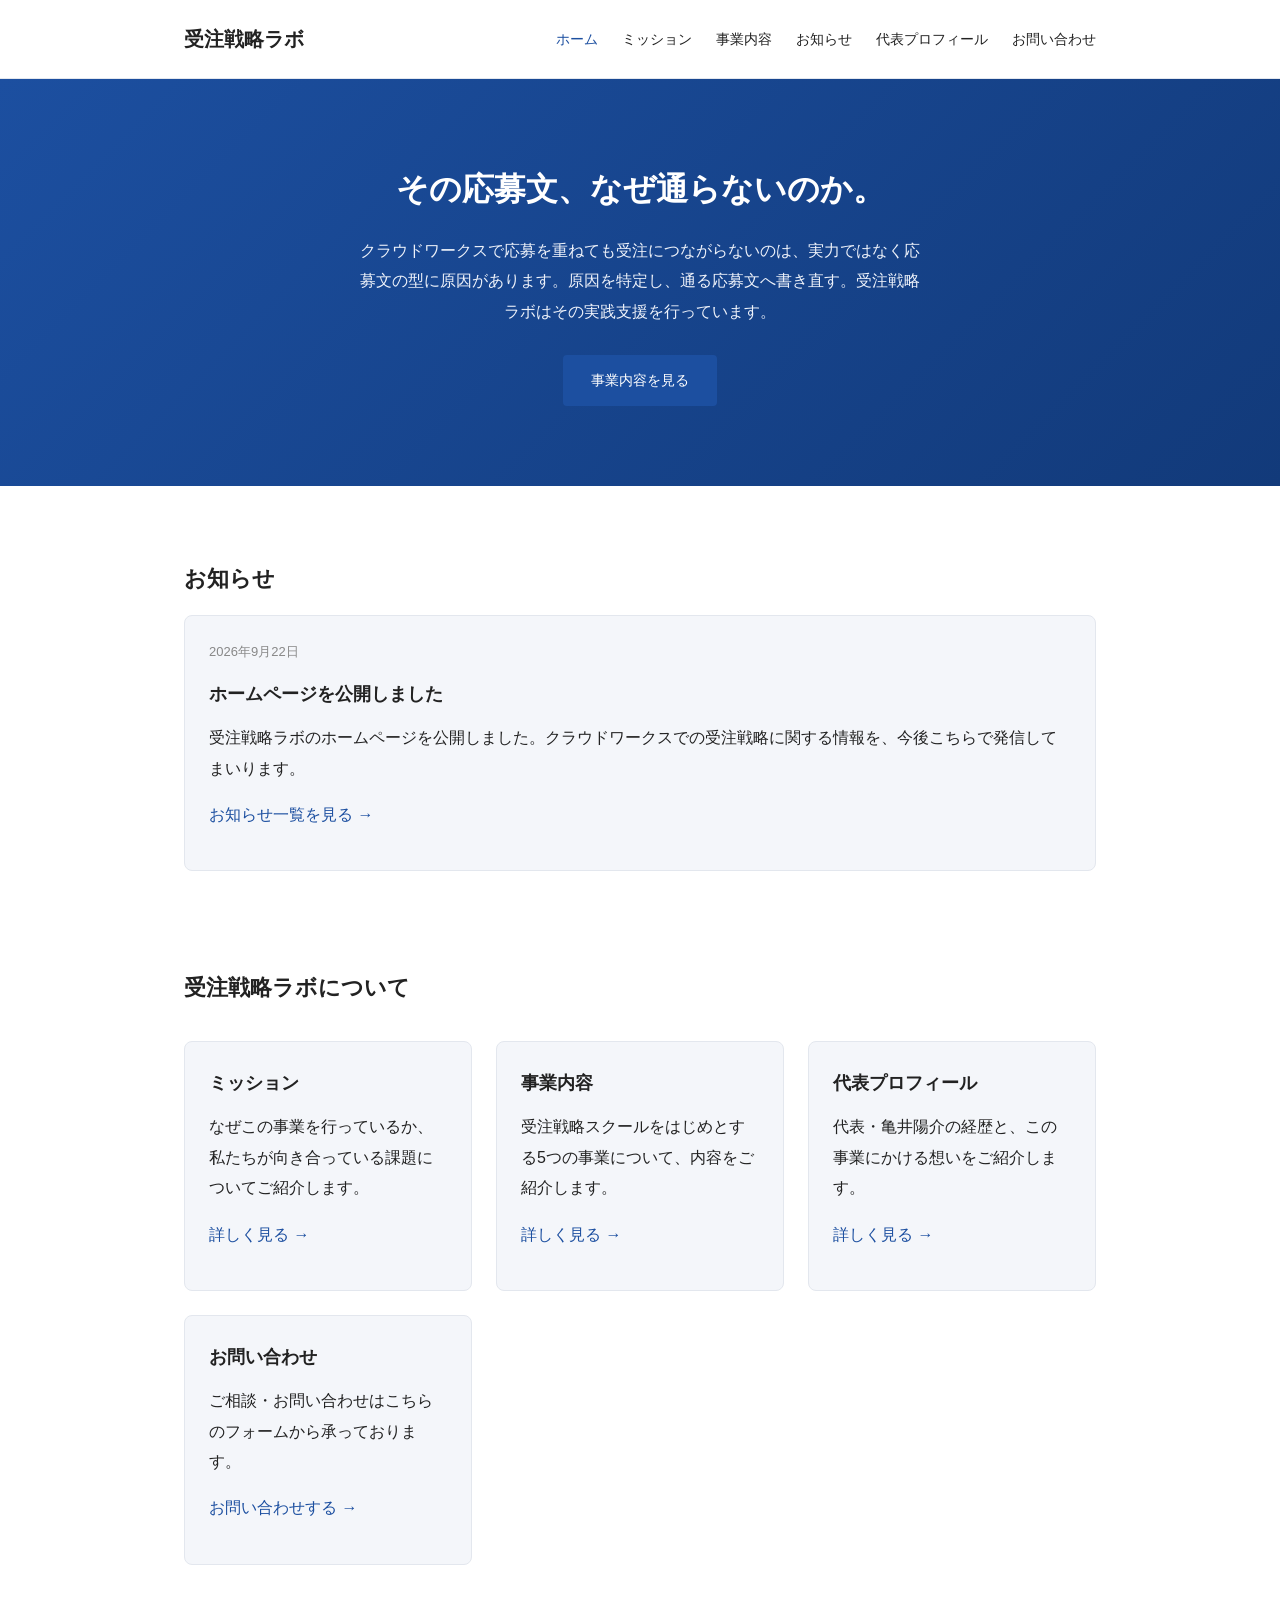
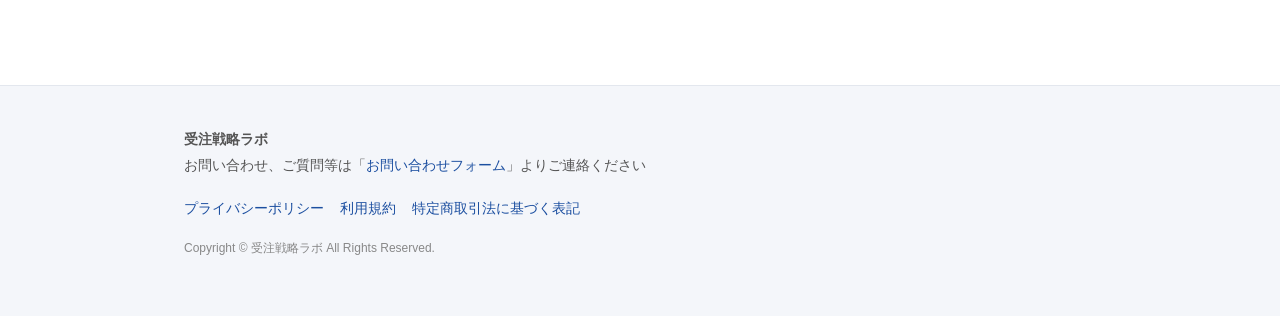
==== index.html @ 92c790e2 "受注戦略ラボ HPを初回コミット Univerpay加盟店審査用の企業サイト（9ページ構成）。design.md/plan.mdは内部資料のため除外。  Co-Authored-By: Claude " ====
<!DOCTYPE html>
<html lang="ja">
<head>
<meta charset="UTF-8">
<meta name="viewport" content="width=device-width, initial-scale=1">
<title>受注戦略ラボ｜クラウドワークス受注戦略スクール</title>
<meta name="description" content="クラウドワークスで応募しても受注につながらない方へ。応募文の原因診断から書き直しまで支援する受注戦略ラボの公式サイトです。">
<link rel="stylesheet" href="style.css">
</head>
<body>

<header class="site-header">
  <div class="container">
    <div class="logo">受注戦略ラボ</div>
    <nav class="main-nav">
      <ul>
        <li><a href="index.html" class="active">ホーム</a></li>
        <li><a href="mission.html">ミッション</a></li>
        <li><a href="service.html">事業内容</a></li>
        <li><a href="news.html">お知らせ</a></li>
        <li><a href="profile.html">代表プロフィール</a></li>
        <li><a href="contact.html">お問い合わせ</a></li>
      </ul>
    </nav>
  </div>
</header>

<main>

  <section class="hero">
    <div class="container">
      <h1>その応募文、なぜ通らないのか。</h1>
      <p>クラウドワークスで応募を重ねても受注につながらないのは、実力ではなく応募文の型に原因があります。原因を特定し、通る応募文へ書き直す。受注戦略ラボはその実践支援を行っています。</p>
      <a href="service.html" class="btn">事業内容を見る</a>
    </div>
  </section>

  <section class="section">
    <div class="container">
      <h2>お知らせ</h2>
      <div class="card">
        <div class="meta">2026年9月22日</div>
        <h3>ホームページを公開しました</h3>
        <p>受注戦略ラボのホームページを公開しました。クラウドワークスでの受注戦略に関する情報を、今後こちらで発信してまいります。</p>
        <p><a href="news.html">お知らせ一覧を見る &rarr;</a></p>
      </div>
    </div>
  </section>

  <section class="section">
    <div class="container">
      <h2>受注戦略ラボについて</h2>
      <div class="card-grid">
        <div class="card">
          <h3>ミッション</h3>
          <p>なぜこの事業を行っているか、私たちが向き合っている課題についてご紹介します。</p>
          <p><a href="mission.html">詳しく見る &rarr;</a></p>
        </div>
        <div class="card">
          <h3>事業内容</h3>
          <p>受注戦略スクールをはじめとする5つの事業について、内容をご紹介します。</p>
          <p><a href="service.html">詳しく見る &rarr;</a></p>
        </div>
        <div class="card">
          <h3>代表プロフィール</h3>
          <p>代表・亀井陽介の経歴と、この事業にかける想いをご紹介します。</p>
          <p><a href="profile.html">詳しく見る &rarr;</a></p>
        </div>
        <div class="card">
          <h3>お問い合わせ</h3>
          <p>ご相談・お問い合わせはこちらのフォームから承っております。</p>
          <p><a href="contact.html">お問い合わせする &rarr;</a></p>
        </div>
      </div>
    </div>
  </section>

</main>

<footer class="site-footer">
  <div class="container">
    <strong>受注戦略ラボ</strong>
    <p>お問い合わせ、ご質問等は「<a href="contact.html">お問い合わせフォーム</a>」よりご連絡ください</p>
    <ul class="footer-links">
      <li><a href="privacy.html">プライバシーポリシー</a></li>
      <li><a href="terms.html">利用規約</a></li>
      <li><a href="law.html">特定商取引法に基づく表記</a></li>
    </ul>
    <p class="copyright">Copyright &copy; 受注戦略ラボ All Rights Reserved.</p>
  </div>
</footer>

</body>
</html>
---- style.css ----
:root {
  --bg: #ffffff;
  --text: #222222;
  --accent: #1c4fa0;
  --sub-bg: #f4f6fa;
  --border: #e3e7ee;
  --max-width: 960px;
}

* { box-sizing: border-box; }

body {
  margin: 0;
  font-family: "Noto Sans JP", "Hiragino Sans", "Yu Gothic", sans-serif;
  color: var(--text);
  background: var(--bg);
  line-height: 1.9;
  font-size: 16px;
  overflow-wrap: break-word;
  word-break: normal;
}

img { max-width: 100%; display: block; }
a { color: var(--accent); text-decoration: none; }
a:hover { text-decoration: underline; }

.container {
  max-width: var(--max-width);
  margin: 0 auto;
  padding: 0 24px;
}

.site-header {
  border-bottom: 1px solid var(--border);
  padding: 20px 0;
}

.site-header .container {
  display: flex;
  justify-content: space-between;
  align-items: center;
  flex-wrap: wrap;
  gap: 16px;
}

.logo {
  font-size: 20px;
  font-weight: 700;
  color: var(--text);
}

.main-nav ul {
  list-style: none;
  display: flex;
  flex-wrap: wrap;
  gap: 24px;
  margin: 0;
  padding: 0;
}

.main-nav a {
  color: var(--text);
  font-size: 14px;
}

.main-nav a:hover,
.main-nav a.active {
  color: var(--accent);
}

main {
  min-height: 60vh;
}

.site-footer {
  margin-top: 64px;
  border-top: 1px solid var(--border);
  padding: 40px 0;
  background: var(--sub-bg);
  font-size: 14px;
  color: #555;
}

.footer-links {
  list-style: none;
  display: flex;
  flex-wrap: wrap;
  gap: 16px;
  padding: 0;
  margin: 16px 0;
}

.copyright { margin-top: 16px; font-size: 12px; color: #888; }

h1 { font-size: 28px; margin: 0 0 16px; }
h2 { font-size: 22px; margin: 48px 0 16px; }
h3 { font-size: 18px; margin: 32px 0 12px; }
p { margin: 0 0 16px; }

.breadcrumb {
  font-size: 13px;
  color: #777;
  margin: 24px 0;
}

.breadcrumb a { color: #777; }

.hero {
  background: linear-gradient(135deg, var(--accent), #123a7a);
  color: #fff;
  padding: 80px 0;
  text-align: center;
}

.hero h1 { font-size: 32px; color: #fff; }
.hero p { font-size: 16px; color: #eef2fa; max-width: 560px; margin: 0 auto 28px; }

.card-grid {
  display: grid;
  grid-template-columns: repeat(auto-fit, minmax(260px, 1fr));
  gap: 24px;
  margin: 32px 0;
}

.card {
  border: 1px solid var(--border);
  border-radius: 8px;
  padding: 24px;
  background: var(--sub-bg);
}

.card h3 { margin-top: 0; }
.card .meta { font-size: 13px; color: #888; margin-bottom: 12px; }

.btn {
  display: inline-block;
  background: var(--accent);
  color: #fff;
  padding: 12px 28px;
  border-radius: 4px;
  font-size: 14px;
}
.btn:hover { opacity: 0.9; text-decoration: none; }

.section {
  padding: 24px 0;
}

.lead {
  font-size: 17px;
}

blockquote.catch {
  border: none;
  margin: 32px 0;
  padding: 0;
  font-size: 22px;
  font-weight: 700;
  line-height: 1.7;
  color: var(--accent);
}

table.law-table {
  width: 100%;
  border-collapse: collapse;
  margin: 24px 0;
}
table.law-table th, table.law-table td {
  border: 1px solid var(--border);
  padding: 14px;
  text-align: left;
  font-size: 14px;
  vertical-align: top;
}
table.law-table th {
  background: var(--sub-bg);
  width: 220px;
  white-space: nowrap;
}

.contact-form label {
  display: block;
  font-size: 14px;
  margin: 20px 0 6px;
}
.contact-form input, .contact-form textarea {
  width: 100%;
  padding: 12px;
  border: 1px solid var(--border);
  border-radius: 4px;
  font-size: 15px;
  font-family: inherit;
}
.contact-form textarea { min-height: 140px; }

.legal-body h2 { font-size: 17px; margin: 32px 0 12px; }
.legal-body p { font-size: 15px; }

@media (max-width: 600px) {
  .site-header .container { flex-direction: column; align-items: flex-start; }
  .main-nav ul { gap: 12px 20px; }
  .hero { padding: 56px 0; }
  .hero h1 { font-size: 24px; }
  table.law-table, table.law-table tbody, table.law-table tr, table.law-table th, table.law-table td {
    display: block;
    width: 100%;
  }
  table.law-table th { border-bottom: none; padding-bottom: 4px; }
  table.law-table td { padding-top: 4px; margin-bottom: 12px; }
}
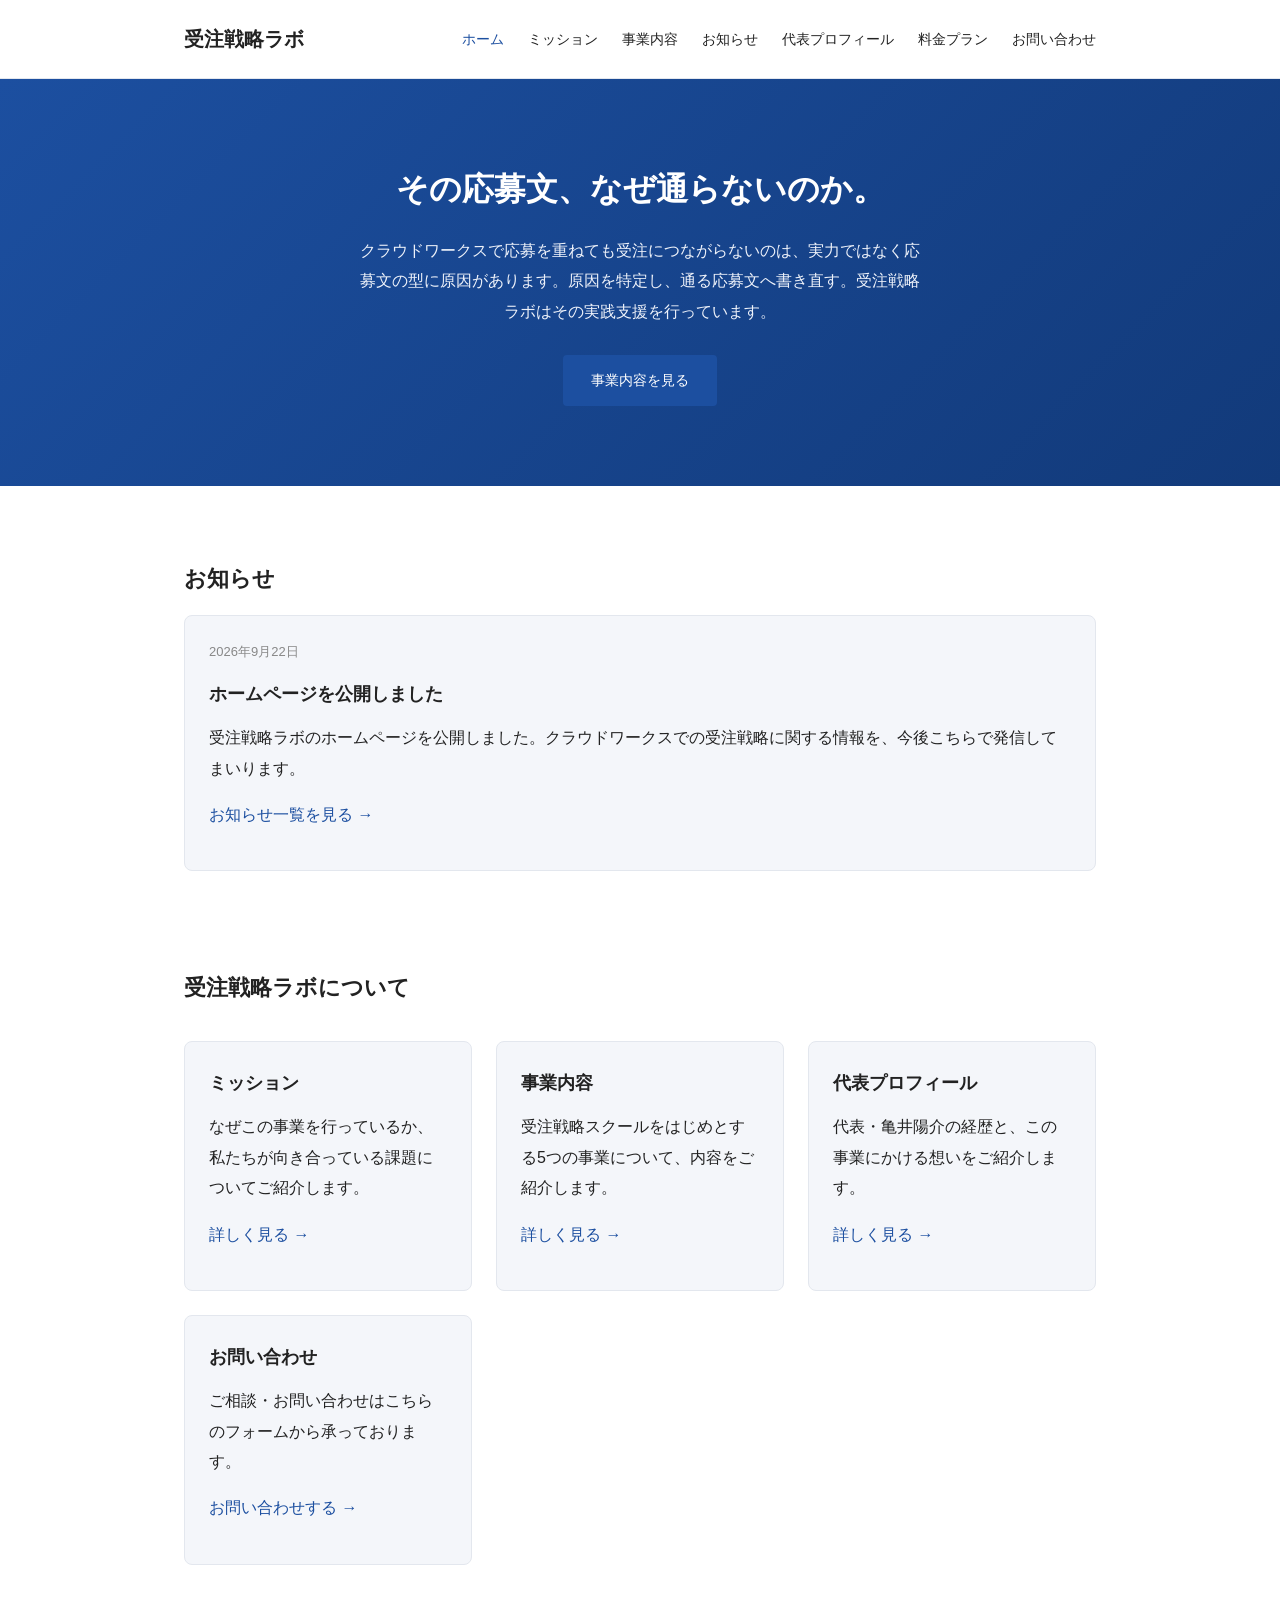
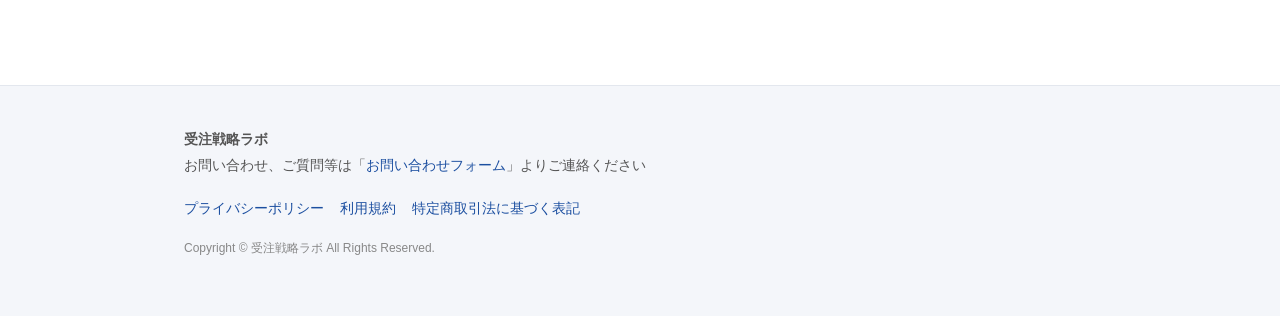
==== commit 64a2bf27: "料金プラン比較表・決済ページ追加と事業者向け表記・所在地の反映 - 4プラン（スタンダード/アドバンス/プレミアム/エグゼクティブ）のマトリクス比較表 plans.html を新設 - 各プランの申込" ====
--- a/index.html
+++ b/index.html
@@ -19,6 +19,7 @@
         <li><a href="service.html">事業内容</a></li>
         <li><a href="news.html">お知らせ</a></li>
         <li><a href="profile.html">代表プロフィール</a></li>
+        <li><a href="plans.html">料金プラン</a></li>
         <li><a href="contact.html">お問い合わせ</a></li>
       </ul>
     </nav>
--- a/style.css
+++ b/style.css
@@ -196,11 +196,276 @@
 .legal-body h2 { font-size: 17px; margin: 32px 0 12px; }
 .legal-body p { font-size: 15px; }
 
+.notice-box {
+  background: var(--sub-bg);
+  border: 1px solid var(--border);
+  border-radius: 8px;
+  padding: 20px 24px;
+  font-size: 15px;
+  margin: 24px 0 32px;
+}
+.notice-box p:last-child { margin-bottom: 0; }
+
+.plan-grid {
+  display: grid;
+  grid-template-columns: repeat(auto-fit, minmax(230px, 1fr));
+  gap: 20px;
+  margin: 32px 0;
+}
+
+.plan-card {
+  border: 1px solid var(--border);
+  border-radius: 8px;
+  padding: 24px;
+  background: #fff;
+  display: flex;
+  flex-direction: column;
+}
+.plan-card.plan-highlight {
+  border: 2px solid var(--accent);
+}
+
+.plan-name {
+  font-size: 18px;
+  font-weight: 700;
+  margin-bottom: 4px;
+}
+
+.plan-badge {
+  display: inline-block;
+  font-size: 12px;
+  background: var(--accent);
+  color: #fff;
+  padding: 2px 10px;
+  border-radius: 999px;
+  margin-bottom: 12px;
+}
+
+.plan-price {
+  font-size: 26px;
+  font-weight: 700;
+  color: var(--accent);
+  margin: 8px 0 2px;
+}
+.plan-price .unit { font-size: 13px; font-weight: 400; color: var(--text); }
+
+.plan-period {
+  font-size: 13px;
+  color: #666;
+  margin-bottom: 16px;
+}
+
+.plan-list {
+  font-size: 14px;
+  padding-left: 18px;
+  margin: 0 0 20px;
+  flex-grow: 1;
+}
+.plan-list li { margin-bottom: 8px; }
+
+.plan-card .btn {
+  text-align: center;
+}
+
+.scroll-hint {
+  display: none;
+  font-size: 12px;
+  color: #777;
+  margin: 24px 0 -20px;
+}
+
+.plan-matrix-wrap {
+  overflow-x: auto;
+  margin: 32px 0 12px;
+  -webkit-overflow-scrolling: touch;
+  border: 1px solid #b9c2ce;
+  border-radius: 8px;
+}
+
+table.plan-matrix {
+  --c-standard: #5b7593;
+  --c-advance: #2f7fc1;
+  --c-premium: #1c4fa0;
+  --c-executive: #1b2740;
+  --bg-standard: #f5f7fa;
+  --bg-advance: #edf5fc;
+  --bg-premium: #e4ecf9;
+  --bg-executive: #e9ebf1;
+  width: 100%;
+  min-width: 900px;
+  border-collapse: separate;
+  border-spacing: 0;
+  font-size: 14px;
+}
+
+table.plan-matrix th, table.plan-matrix td {
+  border-right: 1px solid #b9c2ce;
+  border-bottom: 1px solid #b9c2ce;
+  padding: 12px 10px;
+  text-align: center;
+  vertical-align: middle;
+  line-height: 1.6;
+}
+table.plan-matrix thead th:not(.row-label) {
+  border-right-color: rgba(255,255,255,0.45);
+}
+table.plan-matrix tr > *:last-child { border-right: none; }
+table.plan-matrix tbody tr:last-child > * { border-bottom: none; }
+
+table.plan-matrix .row-label {
+  text-align: left;
+  background: var(--sub-bg);
+  font-weight: 700;
+  white-space: normal;
+  width: 236px;
+  min-width: 236px;
+  max-width: 236px;
+  padding-left: 16px;
+  position: sticky;
+  left: 0;
+  z-index: 2;
+}
+table.plan-matrix .row-sub {
+  display: block;
+  font-size: 12px;
+  font-weight: 400;
+  color: #777;
+  line-height: 1.5;
+  margin-top: 2px;
+}
+
+table.plan-matrix th:not(.row-label),
+table.plan-matrix td:not(.row-label) {
+  min-width: 166px;
+}
+
+table.plan-matrix thead th {
+  color: #fff;
+  font-size: 14px;
+  font-weight: 700;
+  padding: 14px 10px;
+  white-space: nowrap;
+}
+table.plan-matrix thead th.row-label { background: var(--sub-bg); }
+table.plan-matrix thead th.col-standard { background: var(--c-standard); }
+table.plan-matrix thead th.col-advance { background: var(--c-advance); }
+table.plan-matrix thead th.col-premium { background: var(--c-premium); }
+table.plan-matrix thead th.col-executive { background: var(--c-executive); }
+
+table.plan-matrix thead .plan-badge {
+  display: block;
+  width: fit-content;
+  margin: 0 auto 6px;
+  background: #fff;
+  font-size: 11px;
+  padding: 1px 10px;
+}
+table.plan-matrix thead th.col-premium .plan-badge { color: var(--c-premium); }
+table.plan-matrix thead th.col-executive .plan-badge { color: var(--c-executive); }
+
+table.plan-matrix td.col-standard { background: var(--bg-standard); }
+table.plan-matrix td.col-advance { background: var(--bg-advance); }
+table.plan-matrix td.col-premium { background: var(--bg-premium); }
+table.plan-matrix td.col-executive { background: var(--bg-executive); }
+
+table.plan-matrix .price-row td {
+  font-size: 22px;
+  font-weight: 700;
+  padding: 16px 10px;
+}
+table.plan-matrix .price-row td.col-standard { color: var(--c-standard); }
+table.plan-matrix .price-row td.col-advance { color: var(--c-advance); }
+table.plan-matrix .price-row td.col-premium { color: var(--c-premium); }
+table.plan-matrix .price-row td.col-executive { color: var(--c-executive); }
+table.plan-matrix .price-row .price-unit {
+  display: block;
+  font-size: 12px;
+  font-weight: 400;
+  color: var(--text);
+}
+
+table.plan-matrix .mark-yes {
+  display: inline-flex;
+  width: 24px;
+  height: 24px;
+  border-radius: 50%;
+  align-items: center;
+  justify-content: center;
+  color: #fff;
+  font-size: 13px;
+  font-weight: 700;
+  line-height: 1;
+}
+table.plan-matrix td.col-standard .mark-yes { background: var(--c-standard); }
+table.plan-matrix td.col-advance .mark-yes { background: var(--c-advance); }
+table.plan-matrix td.col-premium .mark-yes { background: var(--c-premium); }
+table.plan-matrix td.col-executive .mark-yes { background: var(--c-executive); }
+
+table.plan-matrix .mark-no {
+  color: #aab2bf;
+  font-size: 20px;
+  font-weight: 700;
+  line-height: 1;
+}
+
+table.plan-matrix .cell-note {
+  display: block;
+  font-size: 12px;
+  color: #555;
+  margin-top: 4px;
+}
+
+table.plan-matrix .cell-strong {
+  font-weight: 700;
+}
+
+table.plan-matrix .apply-row td {
+  padding: 16px 10px;
+}
+table.plan-matrix .btn-sm {
+  padding: 9px 16px;
+  font-size: 13px;
+  white-space: nowrap;
+}
+table.plan-matrix td.col-standard .btn-sm { background: var(--c-standard); }
+table.plan-matrix td.col-advance .btn-sm { background: var(--c-advance); }
+table.plan-matrix td.col-premium .btn-sm { background: var(--c-premium); }
+table.plan-matrix td.col-executive .btn-sm { background: var(--c-executive); }
+
+.checkbox-field {
+  display: flex;
+  align-items: flex-start;
+  gap: 10px;
+  margin: 20px 0;
+  font-size: 14px;
+}
+.checkbox-field input[type="checkbox"] {
+  width: auto;
+  margin-top: 3px;
+  flex-shrink: 0;
+}
+
 @media (max-width: 600px) {
   .site-header .container { flex-direction: column; align-items: flex-start; }
   .main-nav ul { gap: 12px 20px; }
   .hero { padding: 56px 0; }
   .hero h1 { font-size: 24px; }
+  .scroll-hint { display: block; }
+  table.plan-matrix { min-width: 700px; }
+  table.plan-matrix .row-label {
+    width: 128px;
+    min-width: 128px;
+    max-width: 128px;
+    padding-left: 12px;
+    font-size: 13px;
+    line-height: 1.5;
+  }
+  table.plan-matrix .row-sub { font-size: 11px; }
+  table.plan-matrix .row-sub br { display: none; }
+  table.plan-matrix th:not(.row-label),
+  table.plan-matrix td:not(.row-label) { min-width: 143px; }
+  table.plan-matrix thead th { font-size: 13px; }
+  table.plan-matrix .price-row td { font-size: 19px; }
   table.law-table, table.law-table tbody, table.law-table tr, table.law-table th, table.law-table td {
     display: block;
     width: 100%;
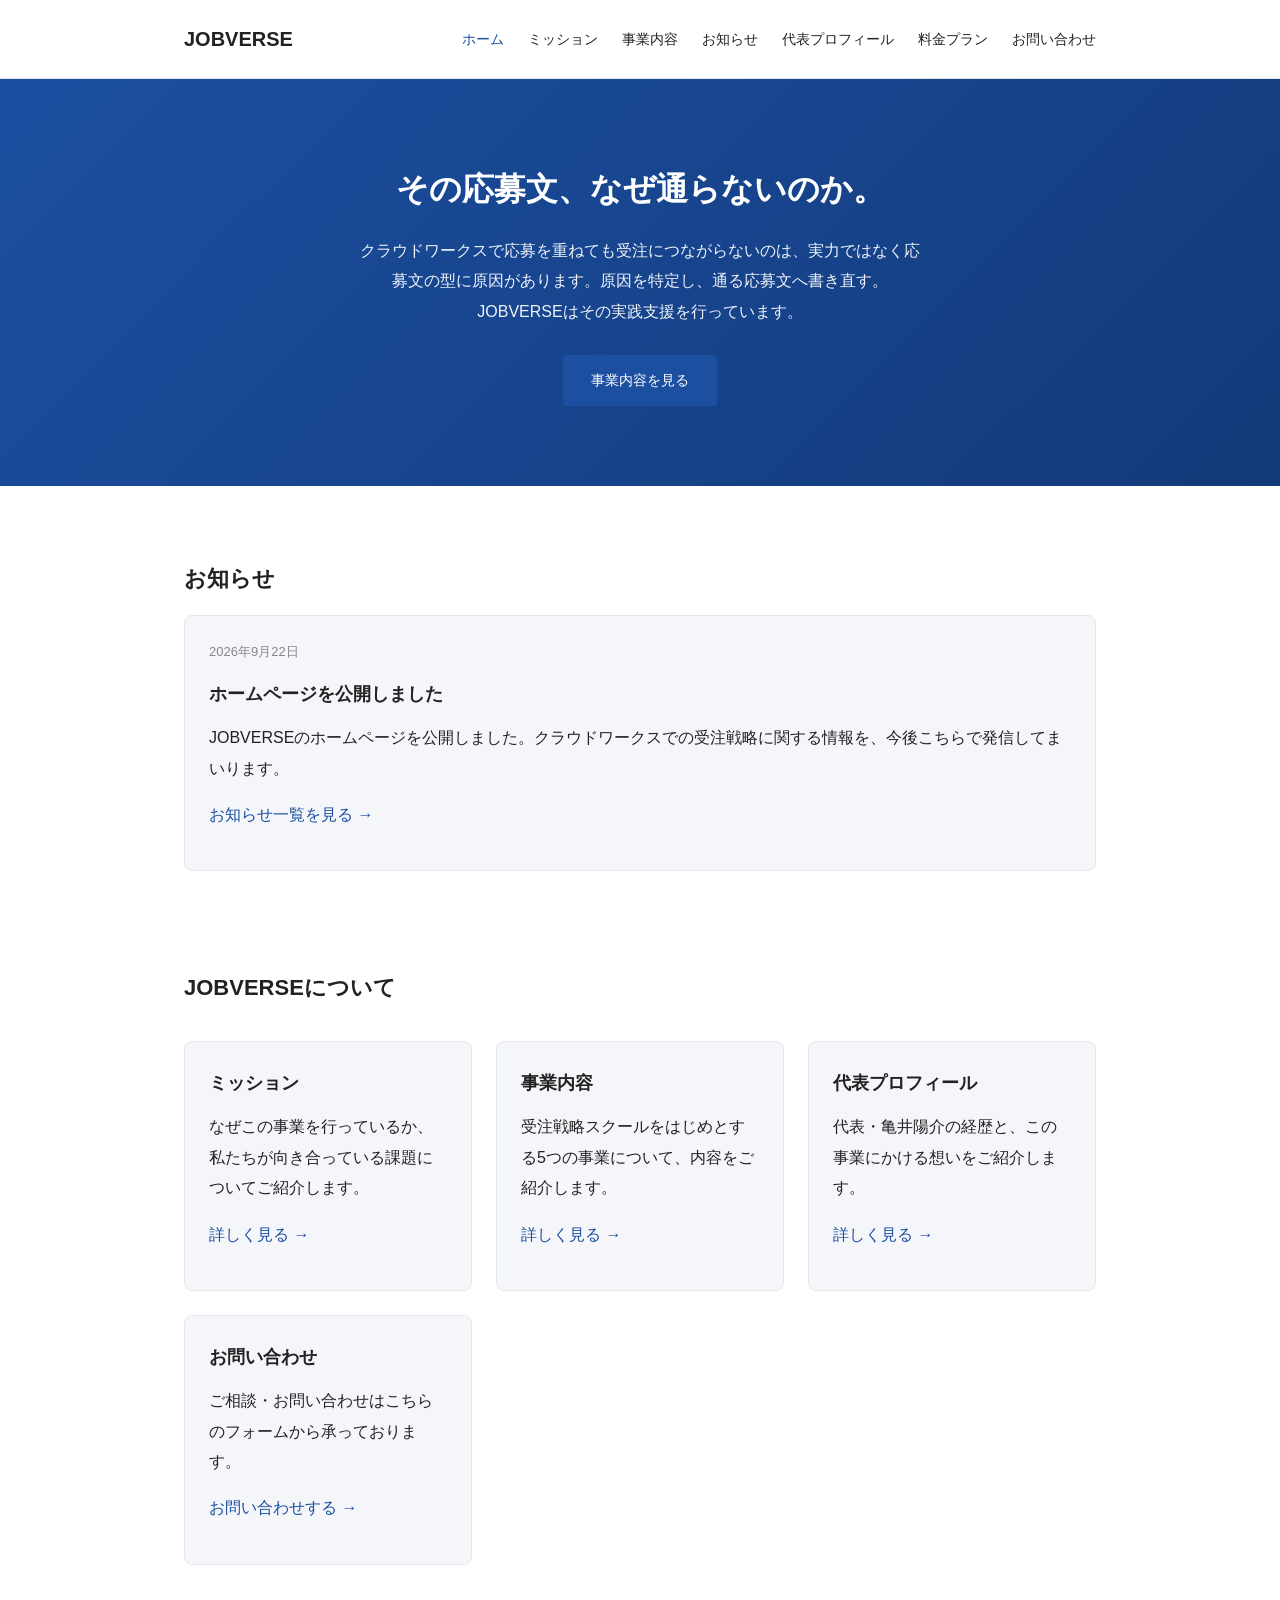
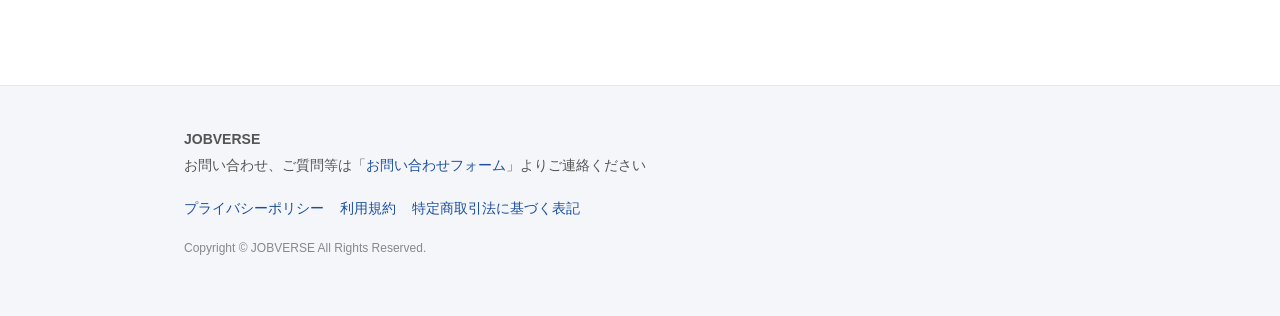
==== commit cac97d4b: "会社名を JOBVERSE に変更 Co-Authored-By: Claude Sonnet 5.5 <noreply@anthropic.com> Claude-Session: https://" ====
--- a/index.html
+++ b/index.html
@@ -3,15 +3,15 @@
 <head>
 <meta charset="UTF-8">
 <meta name="viewport" content="width=device-width, initial-scale=1">
-<title>受注戦略ラボ｜クラウドワークス受注戦略スクール</title>
-<meta name="description" content="クラウドワークスで応募しても受注につながらない方へ。応募文の原因診断から書き直しまで支援する受注戦略ラボの公式サイトです。">
+<title>JOBVERSE｜クラウドワークス受注戦略スクール</title>
+<meta name="description" content="クラウドワークスで応募しても受注につながらない方へ。応募文の原因診断から書き直しまで支援するJOBVERSEの公式サイトです。">
 <link rel="stylesheet" href="style.css">
 </head>
 <body>
 
 <header class="site-header">
   <div class="container">
-    <div class="logo">受注戦略ラボ</div>
+    <div class="logo">JOBVERSE</div>
     <nav class="main-nav">
       <ul>
         <li><a href="index.html" class="active">ホーム</a></li>
@@ -31,7 +31,7 @@
   <section class="hero">
     <div class="container">
       <h1>その応募文、なぜ通らないのか。</h1>
-      <p>クラウドワークスで応募を重ねても受注につながらないのは、実力ではなく応募文の型に原因があります。原因を特定し、通る応募文へ書き直す。受注戦略ラボはその実践支援を行っています。</p>
+      <p>クラウドワークスで応募を重ねても受注につながらないのは、実力ではなく応募文の型に原因があります。原因を特定し、通る応募文へ書き直す。JOBVERSEはその実践支援を行っています。</p>
       <a href="service.html" class="btn">事業内容を見る</a>
     </div>
   </section>
@@ -42,7 +42,7 @@
       <div class="card">
         <div class="meta">2026年9月22日</div>
         <h3>ホームページを公開しました</h3>
-        <p>受注戦略ラボのホームページを公開しました。クラウドワークスでの受注戦略に関する情報を、今後こちらで発信してまいります。</p>
+        <p>JOBVERSEのホームページを公開しました。クラウドワークスでの受注戦略に関する情報を、今後こちらで発信してまいります。</p>
         <p><a href="news.html">お知らせ一覧を見る &rarr;</a></p>
       </div>
     </div>
@@ -50,7 +50,7 @@
 
   <section class="section">
     <div class="container">
-      <h2>受注戦略ラボについて</h2>
+      <h2>JOBVERSEについて</h2>
       <div class="card-grid">
         <div class="card">
           <h3>ミッション</h3>
@@ -80,14 +80,14 @@
 
 <footer class="site-footer">
   <div class="container">
-    <strong>受注戦略ラボ</strong>
+    <strong>JOBVERSE</strong>
     <p>お問い合わせ、ご質問等は「<a href="contact.html">お問い合わせフォーム</a>」よりご連絡ください</p>
     <ul class="footer-links">
       <li><a href="privacy.html">プライバシーポリシー</a></li>
       <li><a href="terms.html">利用規約</a></li>
       <li><a href="law.html">特定商取引法に基づく表記</a></li>
     </ul>
-    <p class="copyright">Copyright &copy; 受注戦略ラボ All Rights Reserved.</p>
+    <p class="copyright">Copyright &copy; JOBVERSE All Rights Reserved.</p>
   </div>
 </footer>
 
